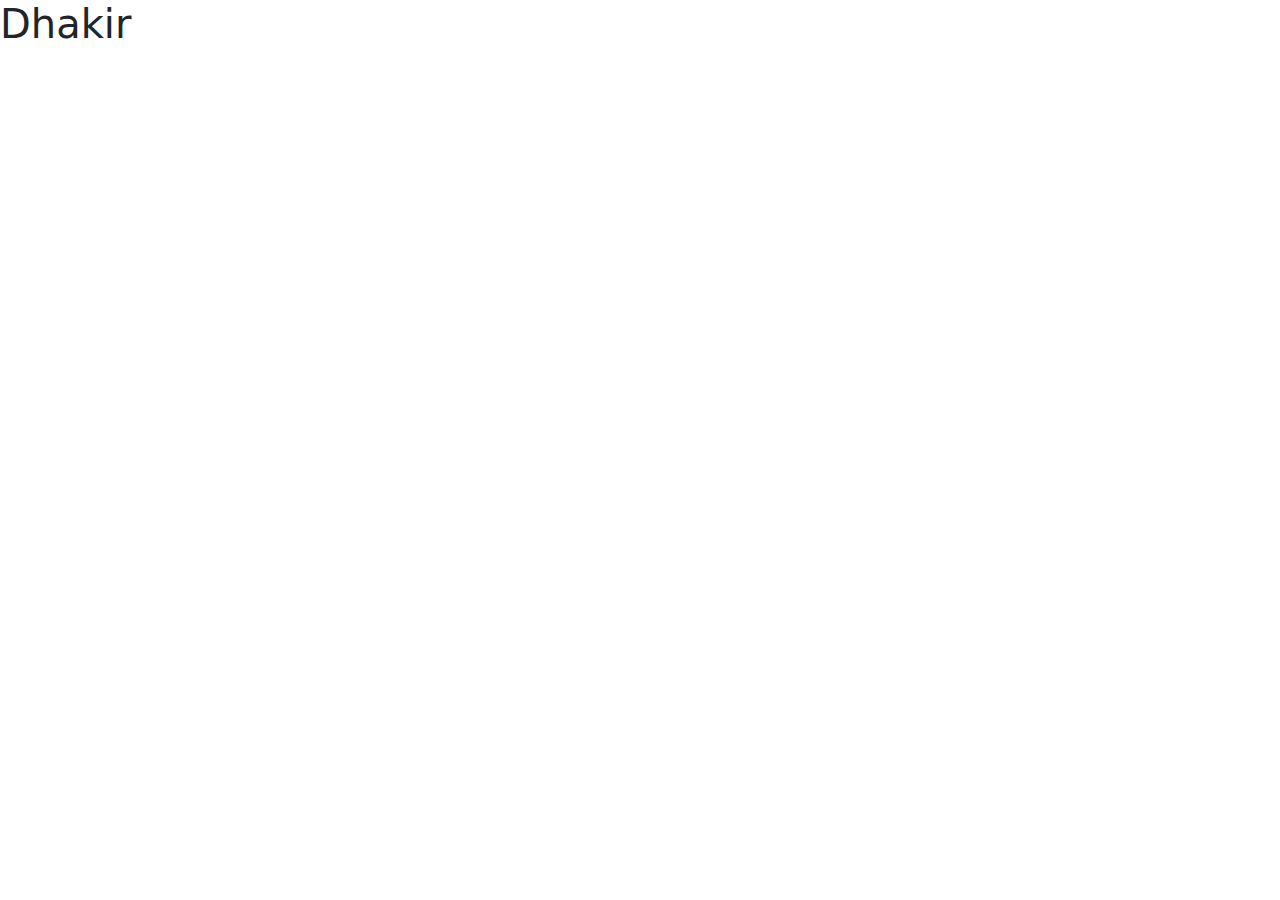
==== index.html @ 1a0ba0f6 "html" ====
<!DOCTYPE html>
<html lang="en">
<head>
    <meta charset="UTF-8">
    <meta http-equiv="X-UA-Compatible" content="IE=edge">
    <link href="https://cdn.jsdelivr.net/npm/bootstrap@5.3.3/dist/css/bootstrap.min.css" rel="stylesheet" integrity="sha384-QWTKZyjpPEjISv5WaRU9OFeRpok6YctnYmDr5pNlyT2bRjXh0JMhjY6hW+ALEwIH" crossorigin="anonymous">
    <script defer src="https://cdn.jsdelivr.net/npm/bootstrap@5.3.3/dist/js/bootstrap.bundle.min.js" integrity="sha384-YvpcrYf0tY3lHB60NNkmXc5s9fDVZLESaAA55NDzOxhy9GkcIdslK1eN7N6jIeHz" crossorigin="anonymous"></script>
    <meta name="viewport" content="width=device-width, initial-scale=1.0">
    <title>Dhakir</title>
</head>
<body>
    <h1>Dhakir</h1>
</body>
</html>
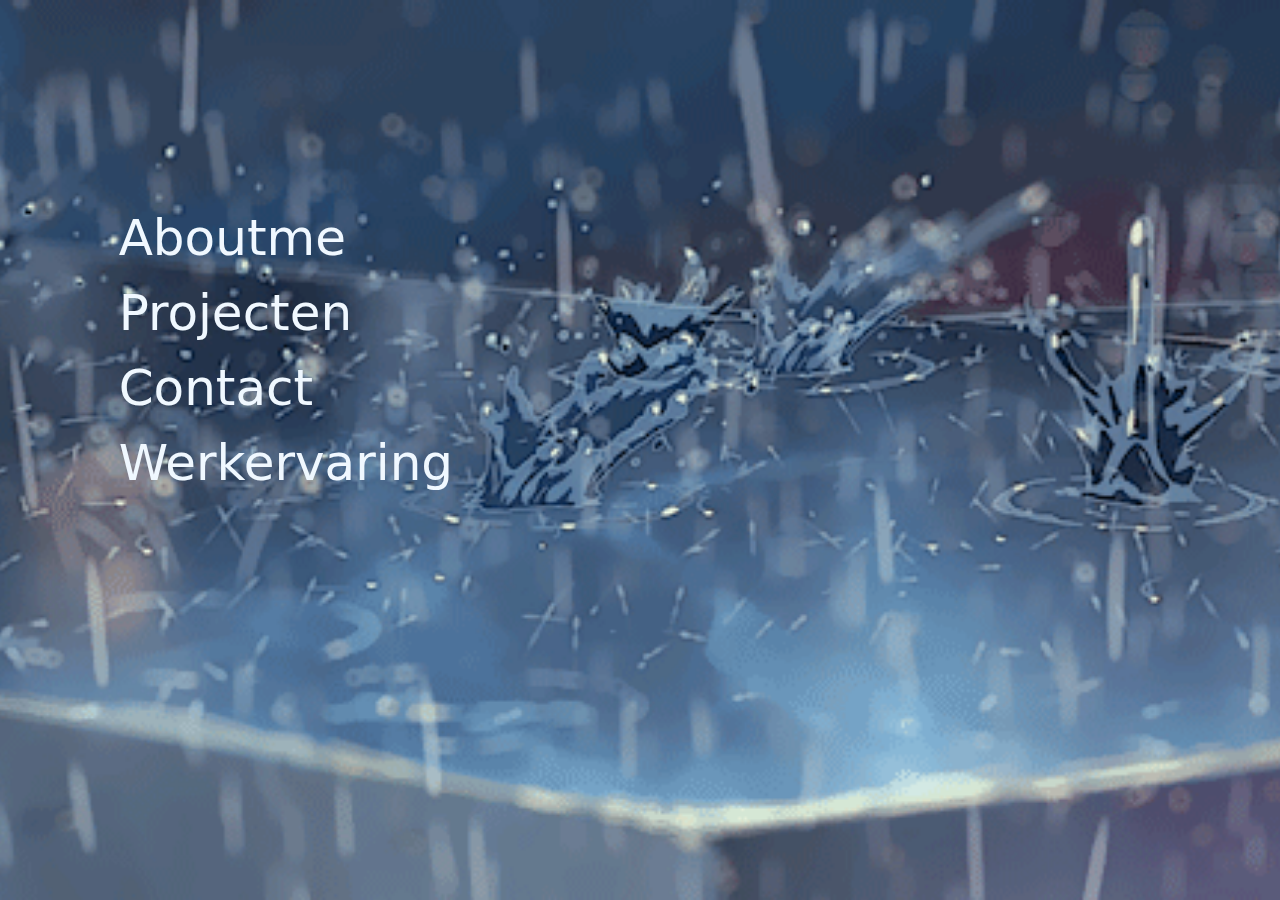
==== commit 7f766d3e: "home page" ====
--- a/index.html
+++ b/index.html
@@ -1,14 +1,40 @@
 <!DOCTYPE html>
 <html lang="en">
+
 <head>
     <meta charset="UTF-8">
     <meta http-equiv="X-UA-Compatible" content="IE=edge">
-    <link href="https://cdn.jsdelivr.net/npm/bootstrap@5.3.3/dist/css/bootstrap.min.css" rel="stylesheet" integrity="sha384-QWTKZyjpPEjISv5WaRU9OFeRpok6YctnYmDr5pNlyT2bRjXh0JMhjY6hW+ALEwIH" crossorigin="anonymous">
-    <script defer src="https://cdn.jsdelivr.net/npm/bootstrap@5.3.3/dist/js/bootstrap.bundle.min.js" integrity="sha384-YvpcrYf0tY3lHB60NNkmXc5s9fDVZLESaAA55NDzOxhy9GkcIdslK1eN7N6jIeHz" crossorigin="anonymous"></script>
+    <link href="https://cdn.jsdelivr.net/npm/bootstrap@5.3.3/dist/css/bootstrap.min.css" rel="stylesheet"
+        integrity="sha384-QWTKZyjpPEjISv5WaRU9OFeRpok6YctnYmDr5pNlyT2bRjXh0JMhjY6hW+ALEwIH" crossorigin="anonymous">
+    <script defer src="https://cdn.jsdelivr.net/npm/bootstrap@5.3.3/dist/js/bootstrap.bundle.min.js"
+        integrity="sha384-YvpcrYf0tY3lHB60NNkmXc5s9fDVZLESaAA55NDzOxhy9GkcIdslK1eN7N6jIeHz"
+        crossorigin="anonymous"></script>
+    <link rel="stylesheet" href="/css/style.css">
     <meta name="viewport" content="width=device-width, initial-scale=1.0">
     <title>Dhakir</title>
 </head>
+
 <body>
-    <h1>Dhakir</h1>
+    <div class="container-fluid background">
+        <div class="row">
+            <div class="col-1"></div>
+            <div class="col-4">
+                <div class="col-12 link">
+                    <a class="txt" href="">Aboutme</a>
+                </div>
+                <div class="col-12">
+                    <a class="txt" href="">Projecten</a>
+                </div>
+                <div class="col-12">
+                    <a class="txt" href="">Contact</a>
+                </div>
+                <div class="col-12">
+                    <a class="txt" href="">Werkervaring</a>
+                </div>
+            </div>
+            <div class="col-7"></div>
+        </div>
+    </div>
 </body>
+
 </html>--- a/css/style.css
+++ b/css/style.css
@@ -0,0 +1,18 @@
+.background {
+    background-image: url('/img/rain.gif');
+    background-position: center;
+    background-size: cover;
+    overflow: hidden;
+    height: 100vh;
+}
+
+.link{
+    margin-top: 50%;
+}
+
+.txt{
+    margin-top: 4px;
+    color: aliceblue;
+    text-decoration: none;
+    font-size: 50px;
+}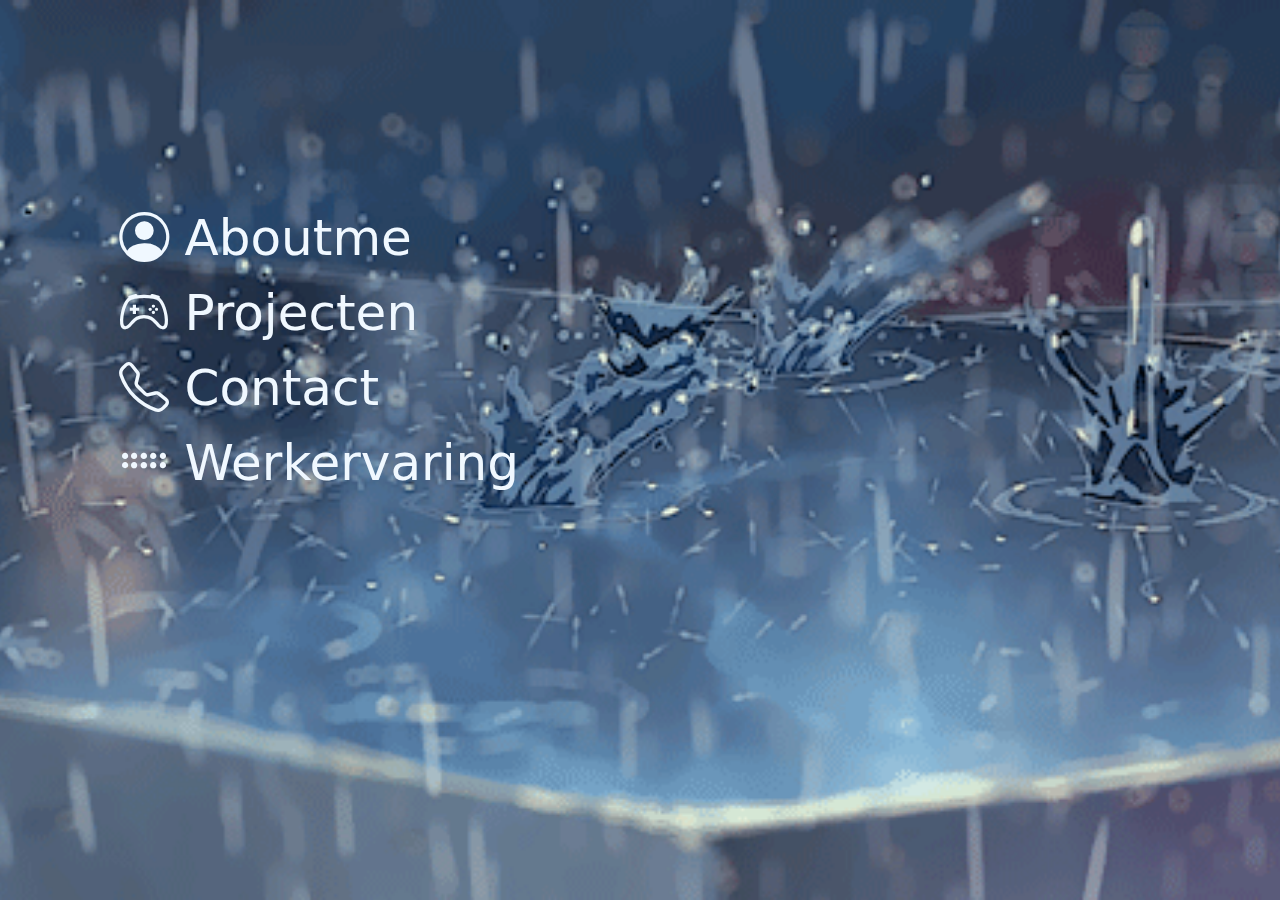
==== commit 786baedb: "ok" ====
--- a/index.html
+++ b/index.html
@@ -9,6 +9,7 @@
     <script defer src="https://cdn.jsdelivr.net/npm/bootstrap@5.3.3/dist/js/bootstrap.bundle.min.js"
         integrity="sha384-YvpcrYf0tY3lHB60NNkmXc5s9fDVZLESaAA55NDzOxhy9GkcIdslK1eN7N6jIeHz"
         crossorigin="anonymous"></script>
+    <link rel="stylesheet" href="https://cdn.jsdelivr.net/npm/bootstrap-icons@1.11.3/font/bootstrap-icons.min.css">
     <link rel="stylesheet" href="/css/style.css">
     <meta name="viewport" content="width=device-width, initial-scale=1.0">
     <title>Dhakir</title>
@@ -20,19 +21,22 @@
             <div class="col-1"></div>
             <div class="col-4">
                 <div class="col-12 link">
-                    <a class="txt" href="">Aboutme</a>
+                    <a class="txt" href=""><i class="bi bi-person-circle"></i> Aboutme</a>
                 </div>
                 <div class="col-12">
-                    <a class="txt" href="">Projecten</a>
+                    <a class="txt" href=""><i class="bi bi-controller"></i> Projecten</a>
                 </div>
                 <div class="col-12">
-                    <a class="txt" href="">Contact</a>
+                    <a class="txt" href=""><i class="bi bi-telephone"></i> Contact</a>
                 </div>
                 <div class="col-12">
-                    <a class="txt" href="">Werkervaring</a>
+                    <a class="txt" href=""><i class="bi bi-grip-horizontal"></i> Werkervaring</a>
                 </div>
             </div>
-            <div class="col-7"></div>
+            <div class="col-2"></div>
+            <div class="col-4">
+            </div>
+            <div class="col-1"></div>
         </div>
     </div>
 </body>
--- a/css/style.css
+++ b/css/style.css
@@ -15,4 +15,49 @@
     color: aliceblue;
     text-decoration: none;
     font-size: 50px;
+}
+
+.yl{
+    color: lightgoldenrodyellow;
+}
+
+.gr{
+    color: lightgreen;
+}
+
+.bl{
+    color: lightblue;
+}
+
+.rd{
+    color: lightcoral;
+}
+
+/* about me */
+
+.background-abme{
+    height: 100vh;
+    background-color: black;
+}
+
+.header-abme{
+    height: 20%;
+}
+
+.header-abme-div{
+    height: 50%;
+    display: flex;
+    justify-content: center;
+    background-color: lightgreen;
+
+}
+
+.header-txt-abme{
+    color: white;
+    margin-top: 4%;
+    font-size: 30px;
+}
+
+.hd-div-abme{
+    height: 100%
 }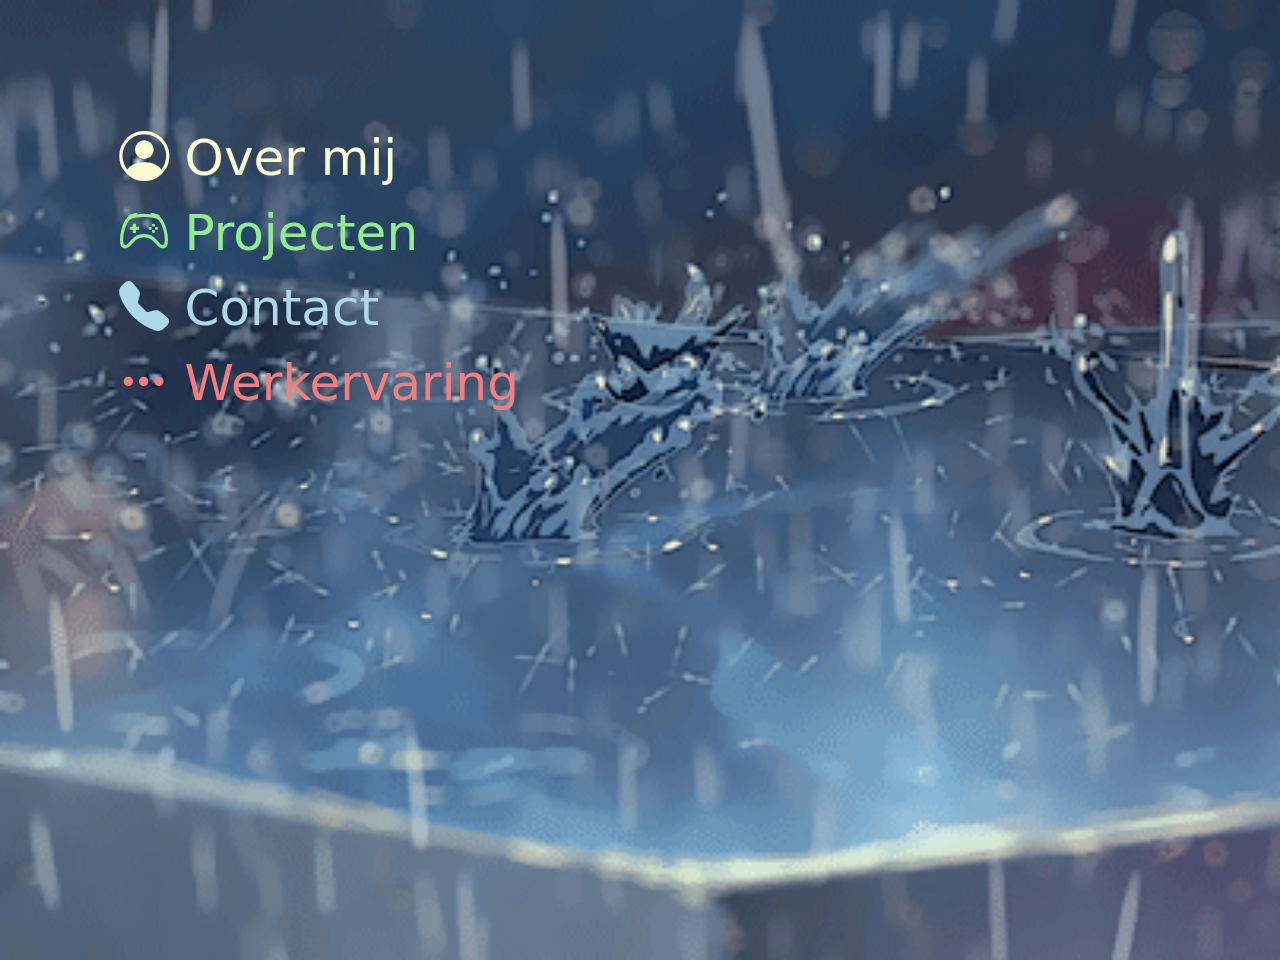
==== commit 01e1907e: "halfverwegen project page af" ====
--- a/index.html
+++ b/index.html
@@ -9,9 +9,10 @@
     <script defer src="https://cdn.jsdelivr.net/npm/bootstrap@5.3.3/dist/js/bootstrap.bundle.min.js"
         integrity="sha384-YvpcrYf0tY3lHB60NNkmXc5s9fDVZLESaAA55NDzOxhy9GkcIdslK1eN7N6jIeHz"
         crossorigin="anonymous"></script>
+    <link rel="stylesheet" href="/css/style.css">
+    <meta name="viewport" content="width=device-width, initial-scale=1.0">
     <link rel="stylesheet" href="https://cdn.jsdelivr.net/npm/bootstrap-icons@1.11.3/font/bootstrap-icons.min.css">
     <link rel="stylesheet" href="/css/style.css">
-    <meta name="viewport" content="width=device-width, initial-scale=1.0">
     <title>Dhakir</title>
 </head>
 
@@ -21,20 +22,21 @@
             <div class="col-1"></div>
             <div class="col-4">
                 <div class="col-12 link">
-                    <a class="txt" href=""><i class="bi bi-person-circle"></i> Aboutme</a>
+                    <a class="txt yl" href="/html/aboutme.html"><i class="bi bi-person-circle"></i> Over mij</a>
                 </div>
                 <div class="col-12">
-                    <a class="txt" href=""><i class="bi bi-controller"></i> Projecten</a>
+                    <a class="txt gr" href="/html/projecten.html"><i class="bi bi-controller"></i> Projecten</a>
                 </div>
                 <div class="col-12">
-                    <a class="txt" href=""><i class="bi bi-telephone"></i> Contact</a>
+                    <a class="txt bl" href=""><i class="bi bi-telephone-fill"></i> Contact</a>
                 </div>
                 <div class="col-12">
-                    <a class="txt" href=""><i class="bi bi-grip-horizontal"></i> Werkervaring</a>
+                    <a class="txt rd" href=""><i class="bi bi-three-dots"></i> Werkervaring</a>
                 </div>
             </div>
             <div class="col-2"></div>
             <div class="col-4">
+                <!-- an img -->
             </div>
             <div class="col-1"></div>
         </div>
--- a/css/style.css
+++ b/css/style.css
@@ -3,61 +3,140 @@
     background-position: center;
     background-size: cover;
     overflow: hidden;
-    height: 100vh;
+    min-height: 960px;
 }
 
-.link{
-    margin-top: 50%;
+.link { 
+    margin-top: 30%;
 }
 
-.txt{
+.txt {
     margin-top: 4px;
     color: aliceblue;
     text-decoration: none;
     font-size: 50px;
 }
 
-.yl{
+.yl {
     color: lightgoldenrodyellow;
 }
 
-.gr{
+.gr {
     color: lightgreen;
 }
 
-.bl{
+.bl {
     color: lightblue;
 }
 
-.rd{
+.rd {
     color: lightcoral;
 }
 
 /* about me */
 
-.background-abme{
-    height: 100vh;
-    background-color: black;
+.background-abme {
+    background-image: url('/img/rainbg2.gif');
+    background-position: center;
+    background-size: cover;
+    overflow: hidden;
+    min-height: 965px;
 }
 
-.header-abme{
+.header-abme {
     height: 20%;
 }
 
-.header-abme-div{
-    height: 50%;
+.header-abme-div {
+    height: 100%;
+    display: flex;
+    justify-content: center;
+    background-color: lightgoldenrodyellow;;
+
+}
+
+.header-txt-abme {
+    color: black;
+    margin-top: 3%;
+    font-size: 30px;
+    padding-bottom: 3%;
+    text-decoration: none;
+}
+
+.hd-div-abme {
+    height: 100%
+}
+
+.big-div-abme {
+    background-color: #000000;
+    padding: 20px;
+    border-radius: 10px;
+    box-shadow: 0px 0px 10px rgba(0, 0, 0, 0.1);
+    transition: background-color 0.3s ease;
+    /* Smooth overgang voor hover-effect */
+}
+
+.big-div-abme:hover {
+    background-color: gray;
+    /* Nieuwe achtergrondkleur bij hover */
+}
+
+.txt-abme {
+    color: lightgoldenrodyellow;
+}
+
+/* projecten */
+
+
+
+.background-proj {
+    background-image: url('');
+    background-position: center;
+    background-size: cover;
+    overflow: hidden;
+    min-height: 965px;
+}
+
+.header-proj {
+    height: 20%;
+}
+
+.header-proj-div {
+    height: 100%;
     display: flex;
     justify-content: center;
     background-color: lightgreen;
 
 }
 
-.header-txt-abme{
+.header-txt-proj {
     color: white;
-    margin-top: 4%;
+    margin-top: 3%;
     font-size: 30px;
+    padding-bottom: 3%;
+    text-decoration: none;
 }
 
-.hd-div-abme{
+.hd-div-proj {
     height: 100%
+}
+
+.big-div-proj {
+    background-color: #000000;
+    padding: 20px;
+    border-radius: 10px;
+    box-shadow: 0px 0px 10px rgba(0, 0, 0, 0.1);
+    transition: background-color 0.3s ease;
+}
+
+.big-div-proj:hover {
+    background-color: rgb(255, 255, 255);
+}
+
+.txt-proj {
+    color: lightgreen;
+}
+
+.img-proj{
+    width: 100%;
 }--- a/css/style.css
+++ b/css/style.css
@@ -3,61 +3,140 @@
     background-position: center;
     background-size: cover;
     overflow: hidden;
-    height: 100vh;
+    min-height: 960px;
 }
 
-.link{
-    margin-top: 50%;
+.link { 
+    margin-top: 30%;
 }
 
-.txt{
+.txt {
     margin-top: 4px;
     color: aliceblue;
     text-decoration: none;
     font-size: 50px;
 }
 
-.yl{
+.yl {
     color: lightgoldenrodyellow;
 }
 
-.gr{
+.gr {
     color: lightgreen;
 }
 
-.bl{
+.bl {
     color: lightblue;
 }
 
-.rd{
+.rd {
     color: lightcoral;
 }
 
 /* about me */
 
-.background-abme{
-    height: 100vh;
-    background-color: black;
+.background-abme {
+    background-image: url('/img/rainbg2.gif');
+    background-position: center;
+    background-size: cover;
+    overflow: hidden;
+    min-height: 965px;
 }
 
-.header-abme{
+.header-abme {
     height: 20%;
 }
 
-.header-abme-div{
-    height: 50%;
+.header-abme-div {
+    height: 100%;
+    display: flex;
+    justify-content: center;
+    background-color: lightgoldenrodyellow;;
+
+}
+
+.header-txt-abme {
+    color: black;
+    margin-top: 3%;
+    font-size: 30px;
+    padding-bottom: 3%;
+    text-decoration: none;
+}
+
+.hd-div-abme {
+    height: 100%
+}
+
+.big-div-abme {
+    background-color: #000000;
+    padding: 20px;
+    border-radius: 10px;
+    box-shadow: 0px 0px 10px rgba(0, 0, 0, 0.1);
+    transition: background-color 0.3s ease;
+    /* Smooth overgang voor hover-effect */
+}
+
+.big-div-abme:hover {
+    background-color: gray;
+    /* Nieuwe achtergrondkleur bij hover */
+}
+
+.txt-abme {
+    color: lightgoldenrodyellow;
+}
+
+/* projecten */
+
+
+
+.background-proj {
+    background-image: url('');
+    background-position: center;
+    background-size: cover;
+    overflow: hidden;
+    min-height: 965px;
+}
+
+.header-proj {
+    height: 20%;
+}
+
+.header-proj-div {
+    height: 100%;
     display: flex;
     justify-content: center;
     background-color: lightgreen;
 
 }
 
-.header-txt-abme{
+.header-txt-proj {
     color: white;
-    margin-top: 4%;
+    margin-top: 3%;
     font-size: 30px;
+    padding-bottom: 3%;
+    text-decoration: none;
 }
 
-.hd-div-abme{
+.hd-div-proj {
     height: 100%
+}
+
+.big-div-proj {
+    background-color: #000000;
+    padding: 20px;
+    border-radius: 10px;
+    box-shadow: 0px 0px 10px rgba(0, 0, 0, 0.1);
+    transition: background-color 0.3s ease;
+}
+
+.big-div-proj:hover {
+    background-color: rgb(255, 255, 255);
+}
+
+.txt-proj {
+    color: lightgreen;
+}
+
+.img-proj{
+    width: 100%;
 }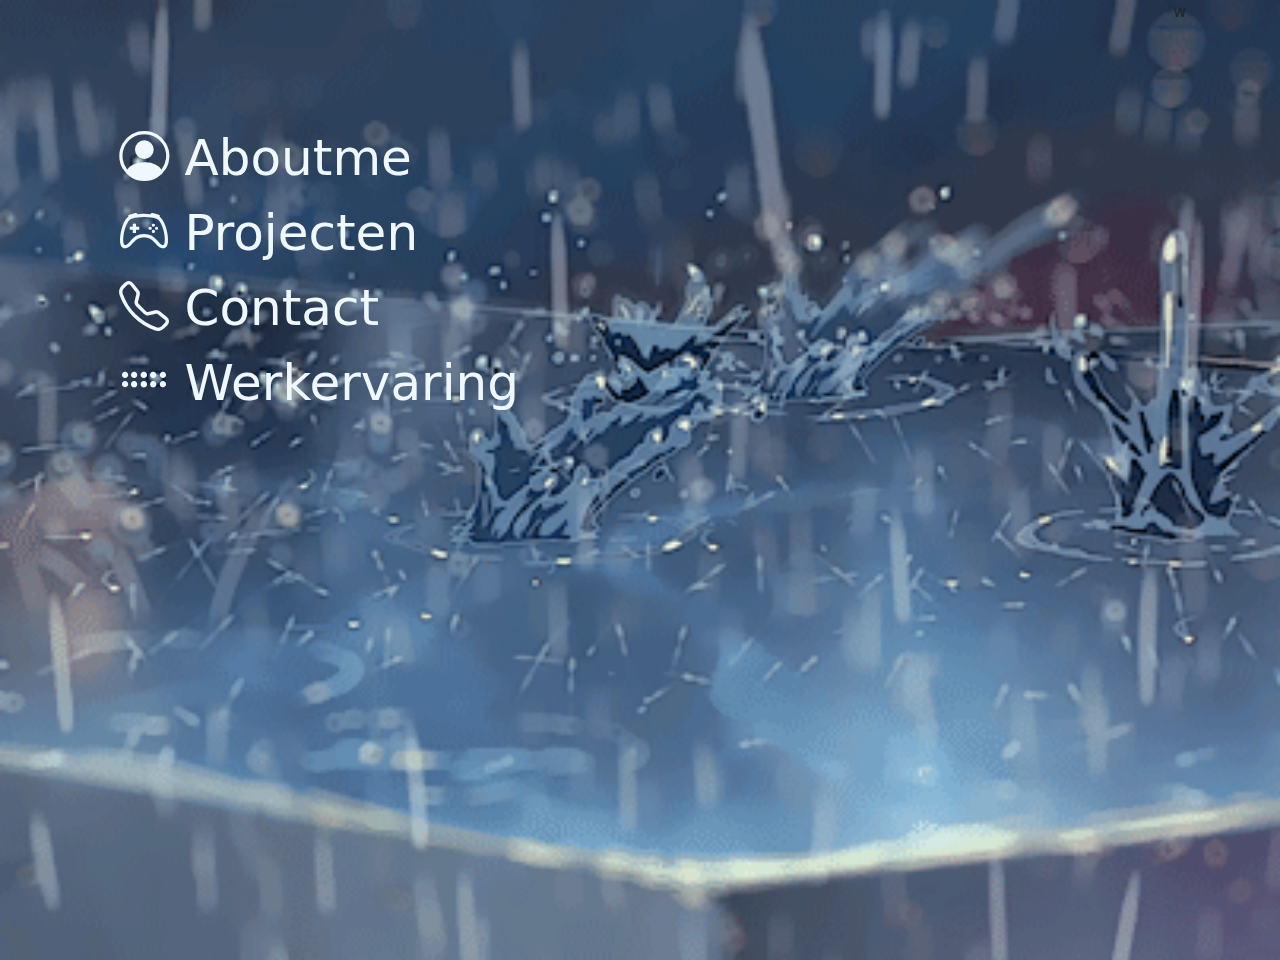
==== commit 6cc1bce3: "Update index.html" ====
--- a/index.html
+++ b/index.html
@@ -9,10 +9,9 @@
     <script defer src="https://cdn.jsdelivr.net/npm/bootstrap@5.3.3/dist/js/bootstrap.bundle.min.js"
         integrity="sha384-YvpcrYf0tY3lHB60NNkmXc5s9fDVZLESaAA55NDzOxhy9GkcIdslK1eN7N6jIeHz"
         crossorigin="anonymous"></script>
+    <link rel="stylesheet" href="https://cdn.jsdelivr.net/npm/bootstrap-icons@1.11.3/font/bootstrap-icons.min.css">
     <link rel="stylesheet" href="/css/style.css">
     <meta name="viewport" content="width=device-width, initial-scale=1.0">
-    <link rel="stylesheet" href="https://cdn.jsdelivr.net/npm/bootstrap-icons@1.11.3/font/bootstrap-icons.min.css">
-    <link rel="stylesheet" href="/css/style.css">
     <title>Dhakir</title>
 </head>
 
@@ -22,22 +21,21 @@
             <div class="col-1"></div>
             <div class="col-4">
                 <div class="col-12 link">
-                    <a class="txt yl" href="/html/aboutme.html"><i class="bi bi-person-circle"></i> Over mij</a>
+                    <a class="txt" href=""><i class="bi bi-person-circle"></i> Aboutme</a>
                 </div>
                 <div class="col-12">
-                    <a class="txt gr" href="/html/projecten.html"><i class="bi bi-controller"></i> Projecten</a>
+                    <a class="txt" href=""><i class="bi bi-controller"></i> Projecten</a>
                 </div>
                 <div class="col-12">
-                    <a class="txt bl" href=""><i class="bi bi-telephone-fill"></i> Contact</a>
+                    <a class="txt" href=""><i class="bi bi-telephone"></i> Contact</a>
                 </div>
                 <div class="col-12">
-                    <a class="txt rd" href=""><i class="bi bi-three-dots"></i> Werkervaring</a>
+                    <a class="txt" href=""><i class="bi bi-grip-horizontal"></i> Werkervaring</a>
                 </div>
             </div>
             <div class="col-2"></div>
             <div class="col-4">
-                <!-- an img -->
-            </div>
+            </div>w
             <div class="col-1"></div>
         </div>
     </div>
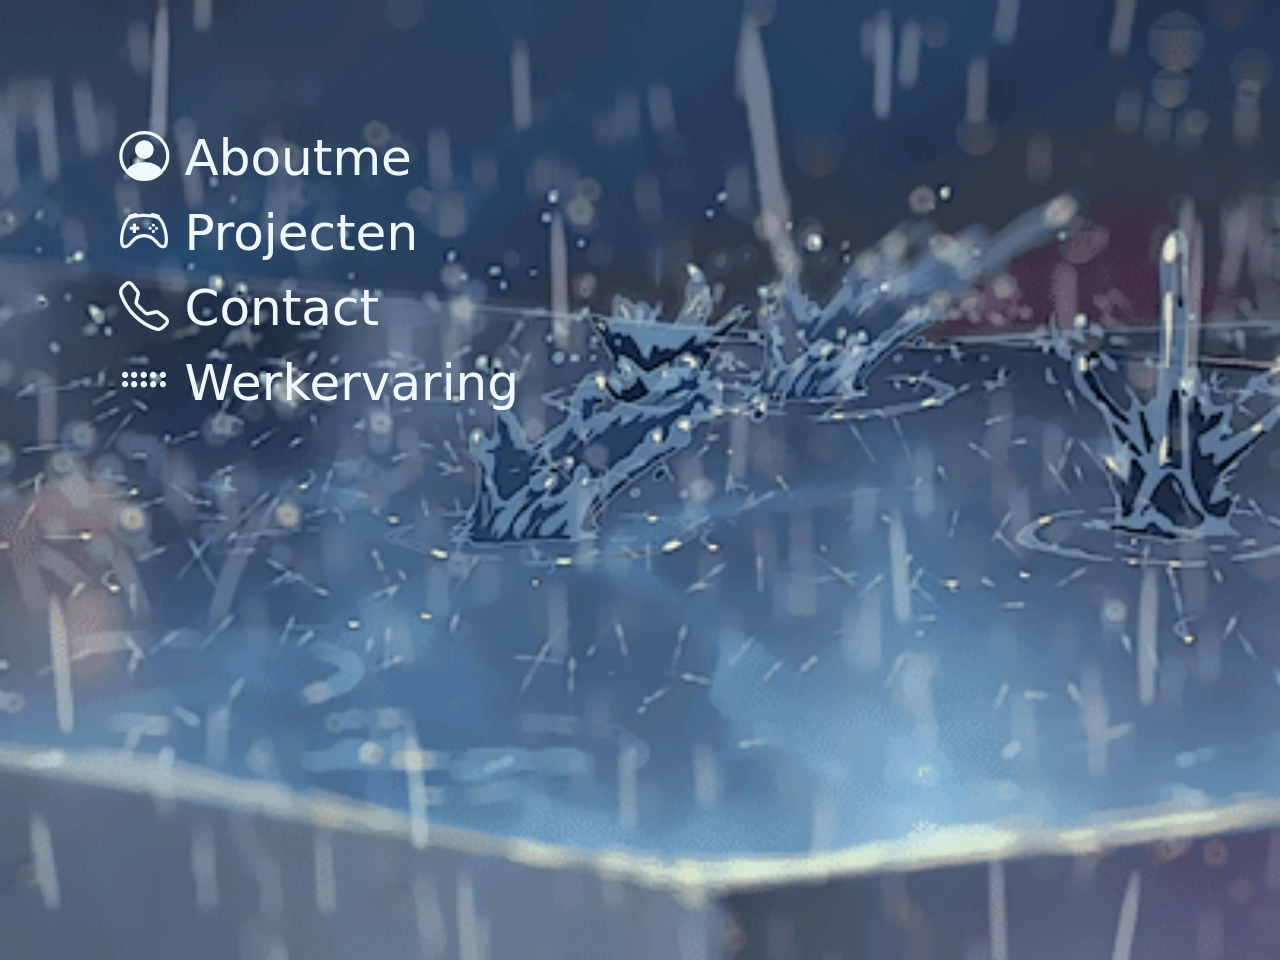
==== commit c5eb2bca: "Merge branch 'main' of https://github.com/dhakiryakhlef/dhakiryakhlef.github.io" ====
--- a/index.html
+++ b/index.html
@@ -12,6 +12,8 @@
     <link rel="stylesheet" href="https://cdn.jsdelivr.net/npm/bootstrap-icons@1.11.3/font/bootstrap-icons.min.css">
     <link rel="stylesheet" href="/css/style.css">
     <meta name="viewport" content="width=device-width, initial-scale=1.0">
+    <link rel="stylesheet" href="https://cdn.jsdelivr.net/npm/bootstrap-icons@1.11.3/font/bootstrap-icons.min.css">
+    <link rel="stylesheet" href="/css/style.css">
     <title>Dhakir</title>
 </head>
 
@@ -35,7 +37,10 @@
             </div>
             <div class="col-2"></div>
             <div class="col-4">
-            </div>w
+            </div>
+
+                <!-- an img -->
+            </div>
             <div class="col-1"></div>
         </div>
     </div>
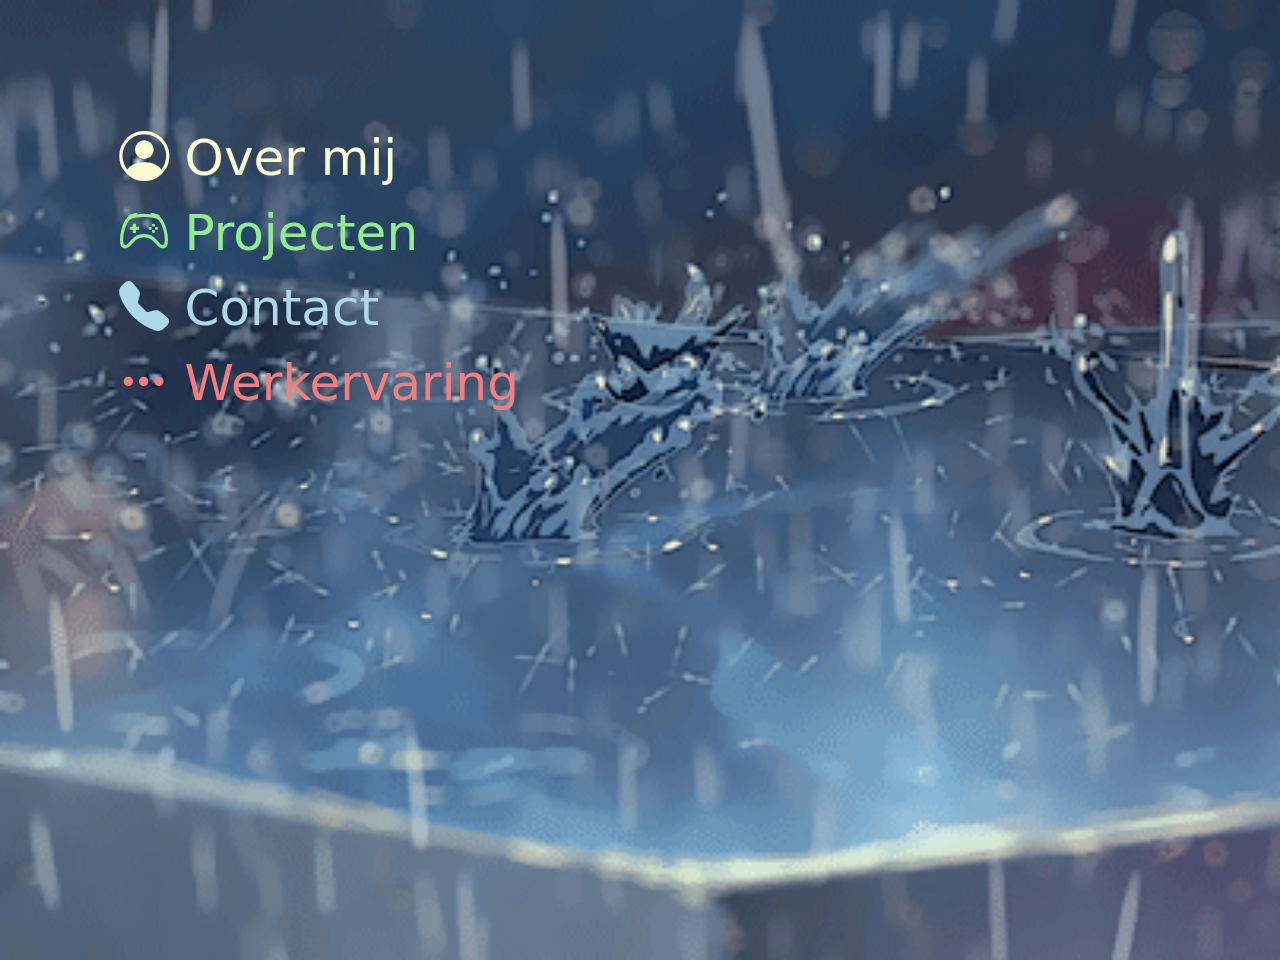
==== commit 8bb13f0e: "Update index.html" ====
--- a/index.html
+++ b/index.html
@@ -23,22 +23,21 @@
             <div class="col-1"></div>
             <div class="col-4">
                 <div class="col-12 link">
-                    <a class="txt" href=""><i class="bi bi-person-circle"></i> Aboutme</a>
+                    <a class="txt yl" href="/html/aboutme.html"><i class="bi bi-person-circle"></i> Over mij</a>
                 </div>
                 <div class="col-12">
-                    <a class="txt" href=""><i class="bi bi-controller"></i> Projecten</a>
+                    <a class="txt gr" href="/html/projecten.html"><i class="bi bi-controller"></i> Projecten</a>
                 </div>
                 <div class="col-12">
-                    <a class="txt" href=""><i class="bi bi-telephone"></i> Contact</a>
+                    <a class="txt bl" href=""><i class="bi bi-telephone-fill"></i> Contact</a>
                 </div>
                 <div class="col-12">
-                    <a class="txt" href=""><i class="bi bi-grip-horizontal"></i> Werkervaring</a>
+                    <a class="txt rd" href=""><i class="bi bi-three-dots"></i> Werkervaring</a>
                 </div>
             </div>
             <div class="col-2"></div>
             <div class="col-4">
             </div>
-
                 <!-- an img -->
             </div>
             <div class="col-1"></div>
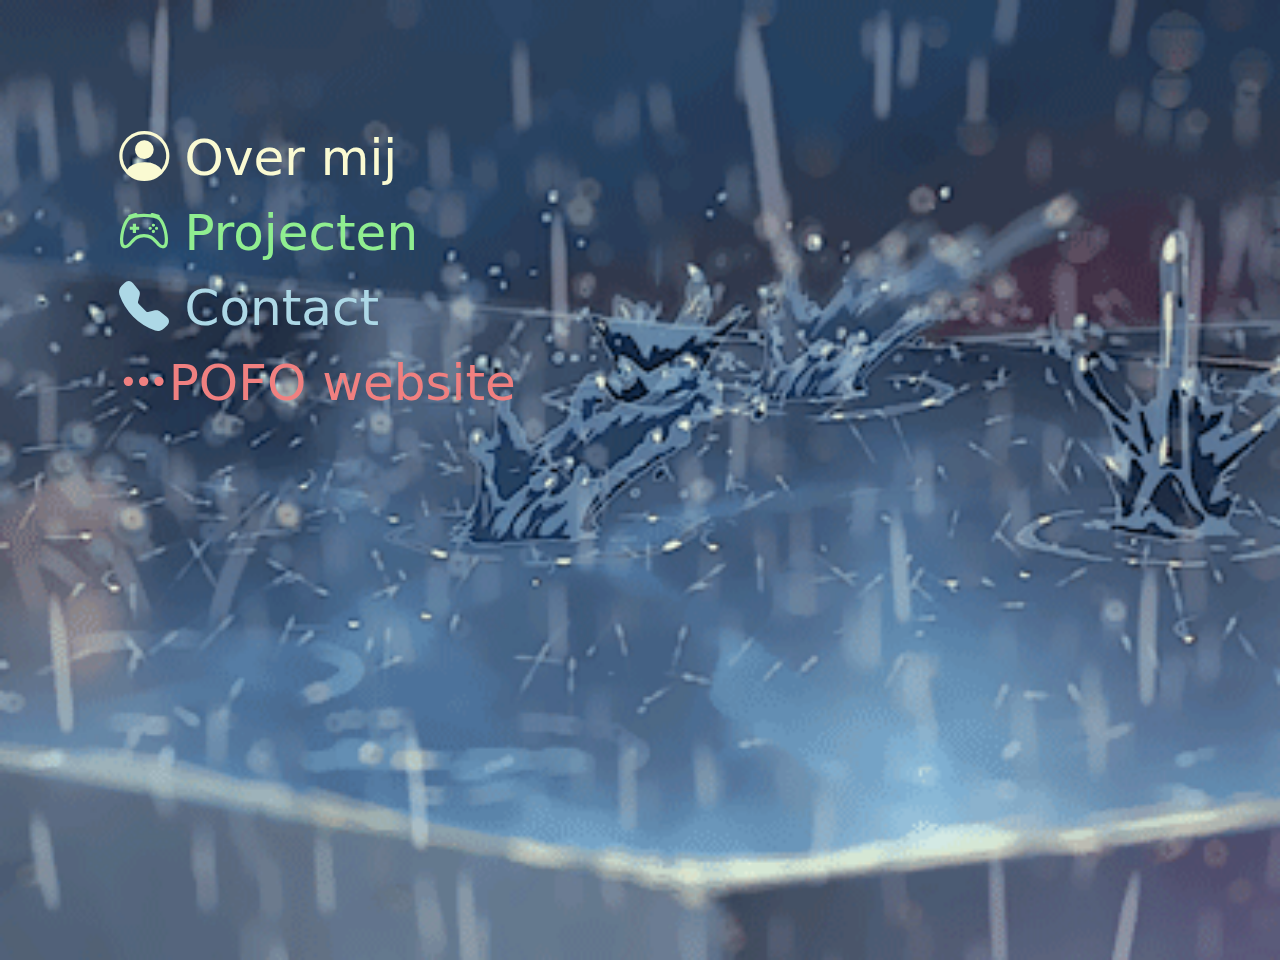
==== commit b723496c: "done" ====
--- a/index.html
+++ b/index.html
@@ -29,10 +29,10 @@
                     <a class="txt gr" href="/html/projecten.html"><i class="bi bi-controller"></i> Projecten</a>
                 </div>
                 <div class="col-12">
-                    <a class="txt bl" href=""><i class="bi bi-telephone-fill"></i> Contact</a>
+                    <a class="txt bl" href="/html/contact.html"><i class="bi bi-telephone-fill"></i> Contact</a>
                 </div>
                 <div class="col-12">
-                    <a class="txt rd" href=""><i class="bi bi-three-dots"></i> Werkervaring</a>
+                    <a class="txt rd" href="/html/website.html"><i class="bi bi-three-dots"></i>POFO website</a>
                 </div>
             </div>
             <div class="col-2"></div>
--- a/css/style.css
+++ b/css/style.css
@@ -90,7 +90,7 @@
 
 
 .background-proj {
-    background-image: url('');
+    background-image: url('/img/giphy.gif');
     background-position: center;
     background-size: cover;
     overflow: hidden;
@@ -118,15 +118,8 @@
 }
 
 .hd-div-proj {
-    height: 100%
-}
-
-.big-div-proj {
-    background-color: #000000;
-    padding: 20px;
-    border-radius: 10px;
-    box-shadow: 0px 0px 10px rgba(0, 0, 0, 0.1);
-    transition: background-color 0.3s ease;
+    height: 100%;
+    padding-bottom: 1%;
 }
 
 .big-div-proj:hover {
@@ -134,9 +127,91 @@
 }
 
 .txt-proj {
-    color: lightgreen;
+    color: black;
 }
 
 .img-proj{
     width: 100%;
+    border-radius: 30px;
+}
+
+.div1-proj , .div2-proj, .div3-proj , .div4-proj , .div5-proj , .div6-proj{
+    transition: background-color 0.3s ease;
+    padding: 20px;
+}
+
+.div1-proj:hover , .div2-proj:hover, .div3-proj:hover , .div4-proj:hover , .div5-proj:hover , .div6-proj:hover {
+    background-color: lightgreen;
+    /* Nieuwe achtergrondkleur bij hover */
+}
+
+/* contact page */
+
+.background-con {
+    background-image: url('/img/giphy.gif');
+    background-position: center;
+    background-size: cover;
+    overflow: hidden;
+    min-height: 965px;
+}
+
+.header-con {
+    height: 20%;
+}
+
+.header-con-div {
+    height: 100%;
+    display: flex;
+    justify-content: center;
+    background-color: lightblue;
+
+}
+
+.header-txt-con {
+    color: black;
+    margin-top: 3%;
+    font-size: 30px;
+    padding-bottom: 3%;
+    text-decoration: none;
+}
+
+.hd-div-proj {
+    height: 100%;
+    padding-bottom: 1%;
+}
+
+/* website page */
+
+
+.background-web {
+    background-image: url('/img/giphy.gif');
+    background-position: center;
+    background-size: cover;
+    overflow: hidden;
+    min-height: 965px;
+}
+
+.header-web {
+    height: 20%;
+}
+
+.header-web-div {
+    height: 100%;
+    display: flex;
+    justify-content: center;
+    background-color: lightblue;
+    margin-bottom: 40px;
+}
+
+.header-txt-web {
+    color: black;
+    margin-top: 3%;
+    font-size: 30px;
+    padding-bottom: 3%;
+    text-decoration: none;
+}
+
+.hd-div-web {
+    height: 100%;
+    padding-bottom: 1%;
 }--- a/css/style.css
+++ b/css/style.css
@@ -90,7 +90,7 @@
 
 
 .background-proj {
-    background-image: url('');
+    background-image: url('/img/giphy.gif');
     background-position: center;
     background-size: cover;
     overflow: hidden;
@@ -118,15 +118,8 @@
 }
 
 .hd-div-proj {
-    height: 100%
-}
-
-.big-div-proj {
-    background-color: #000000;
-    padding: 20px;
-    border-radius: 10px;
-    box-shadow: 0px 0px 10px rgba(0, 0, 0, 0.1);
-    transition: background-color 0.3s ease;
+    height: 100%;
+    padding-bottom: 1%;
 }
 
 .big-div-proj:hover {
@@ -134,9 +127,91 @@
 }
 
 .txt-proj {
-    color: lightgreen;
+    color: black;
 }
 
 .img-proj{
     width: 100%;
+    border-radius: 30px;
+}
+
+.div1-proj , .div2-proj, .div3-proj , .div4-proj , .div5-proj , .div6-proj{
+    transition: background-color 0.3s ease;
+    padding: 20px;
+}
+
+.div1-proj:hover , .div2-proj:hover, .div3-proj:hover , .div4-proj:hover , .div5-proj:hover , .div6-proj:hover {
+    background-color: lightgreen;
+    /* Nieuwe achtergrondkleur bij hover */
+}
+
+/* contact page */
+
+.background-con {
+    background-image: url('/img/giphy.gif');
+    background-position: center;
+    background-size: cover;
+    overflow: hidden;
+    min-height: 965px;
+}
+
+.header-con {
+    height: 20%;
+}
+
+.header-con-div {
+    height: 100%;
+    display: flex;
+    justify-content: center;
+    background-color: lightblue;
+
+}
+
+.header-txt-con {
+    color: black;
+    margin-top: 3%;
+    font-size: 30px;
+    padding-bottom: 3%;
+    text-decoration: none;
+}
+
+.hd-div-proj {
+    height: 100%;
+    padding-bottom: 1%;
+}
+
+/* website page */
+
+
+.background-web {
+    background-image: url('/img/giphy.gif');
+    background-position: center;
+    background-size: cover;
+    overflow: hidden;
+    min-height: 965px;
+}
+
+.header-web {
+    height: 20%;
+}
+
+.header-web-div {
+    height: 100%;
+    display: flex;
+    justify-content: center;
+    background-color: lightblue;
+    margin-bottom: 40px;
+}
+
+.header-txt-web {
+    color: black;
+    margin-top: 3%;
+    font-size: 30px;
+    padding-bottom: 3%;
+    text-decoration: none;
+}
+
+.hd-div-web {
+    height: 100%;
+    padding-bottom: 1%;
 }